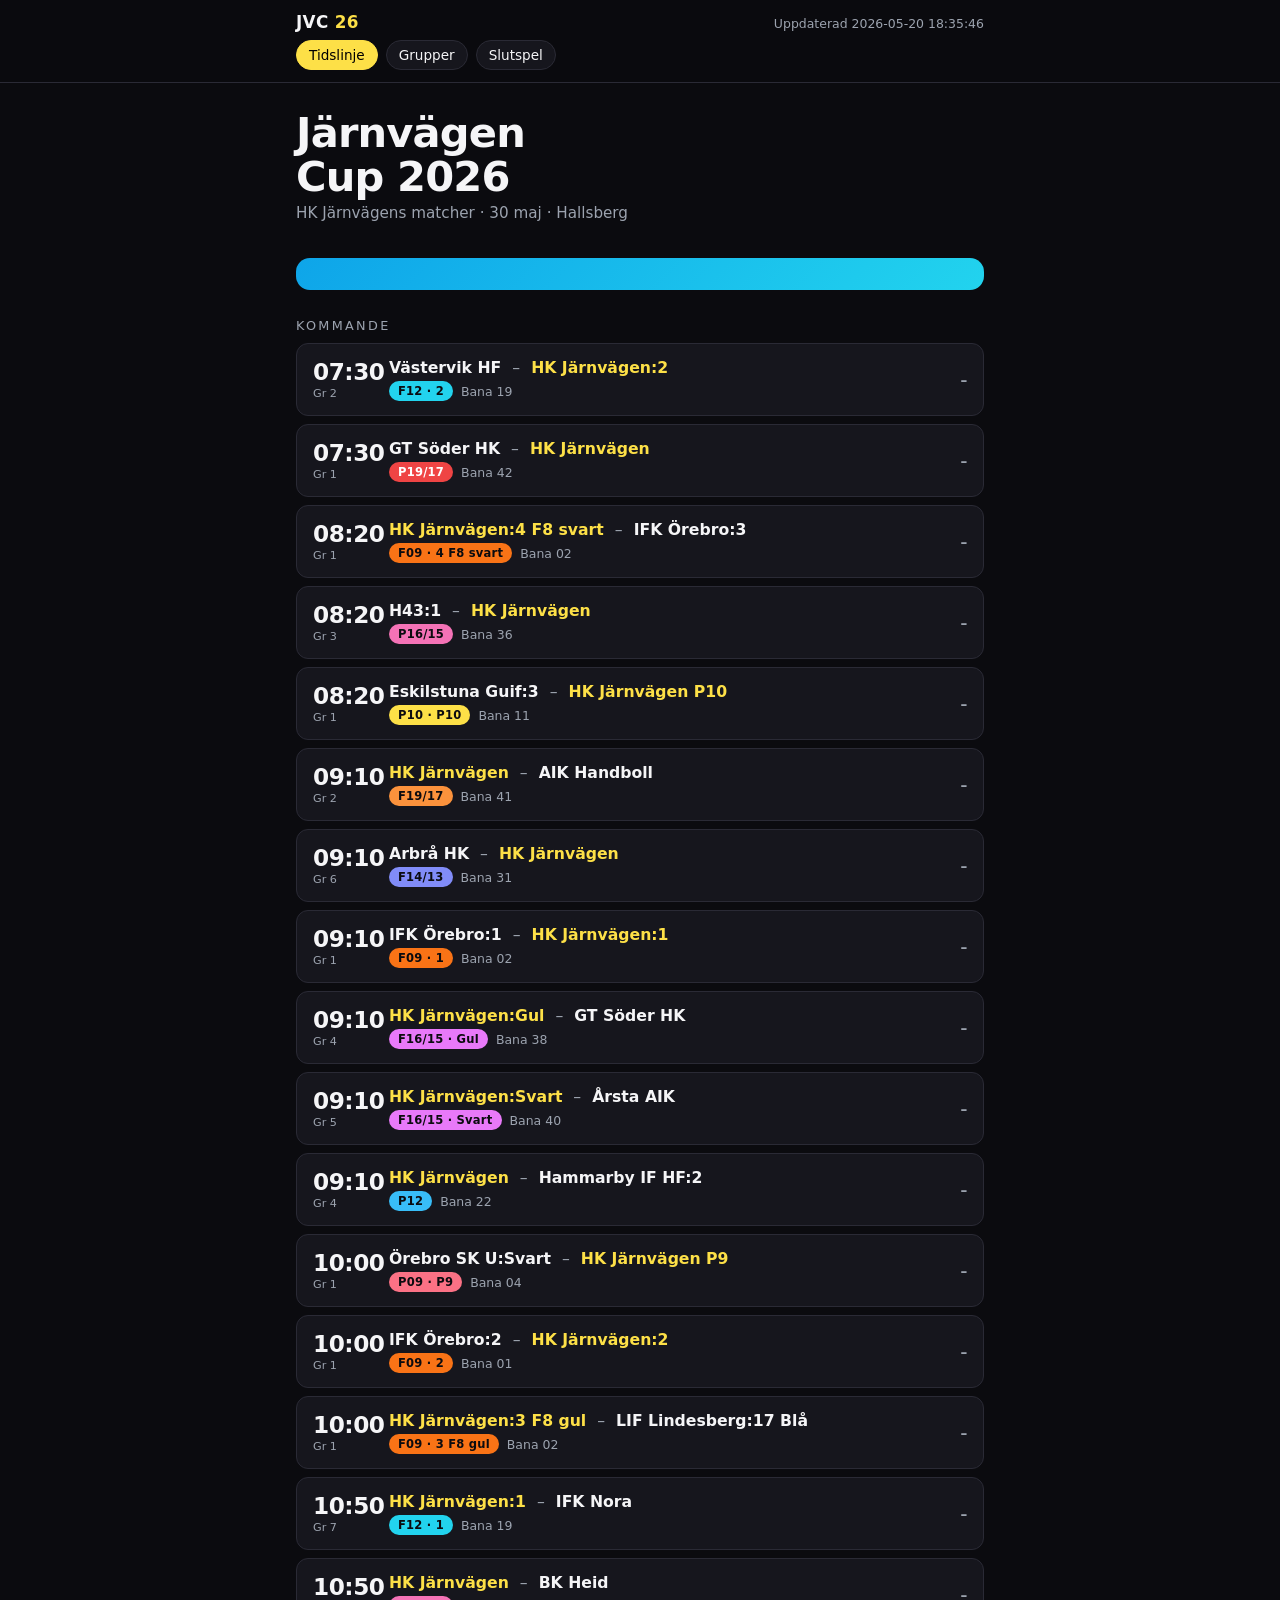
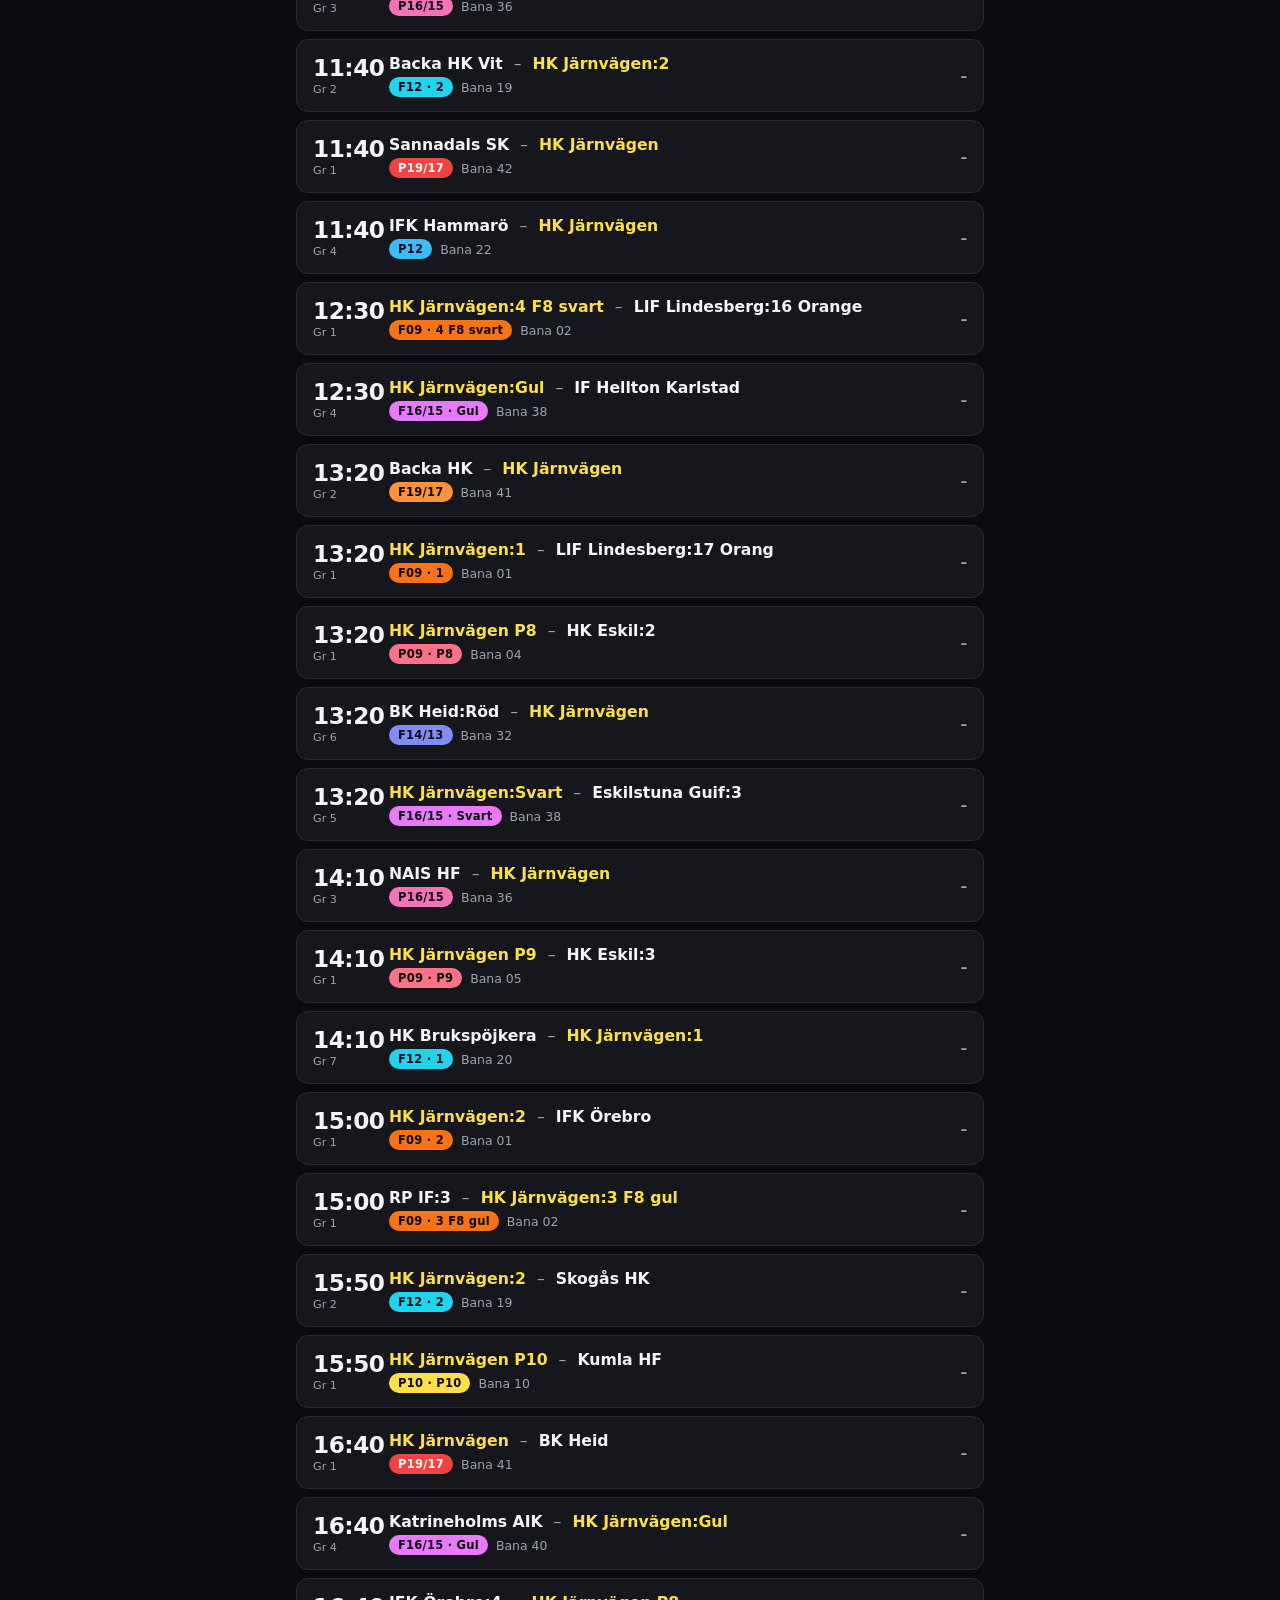
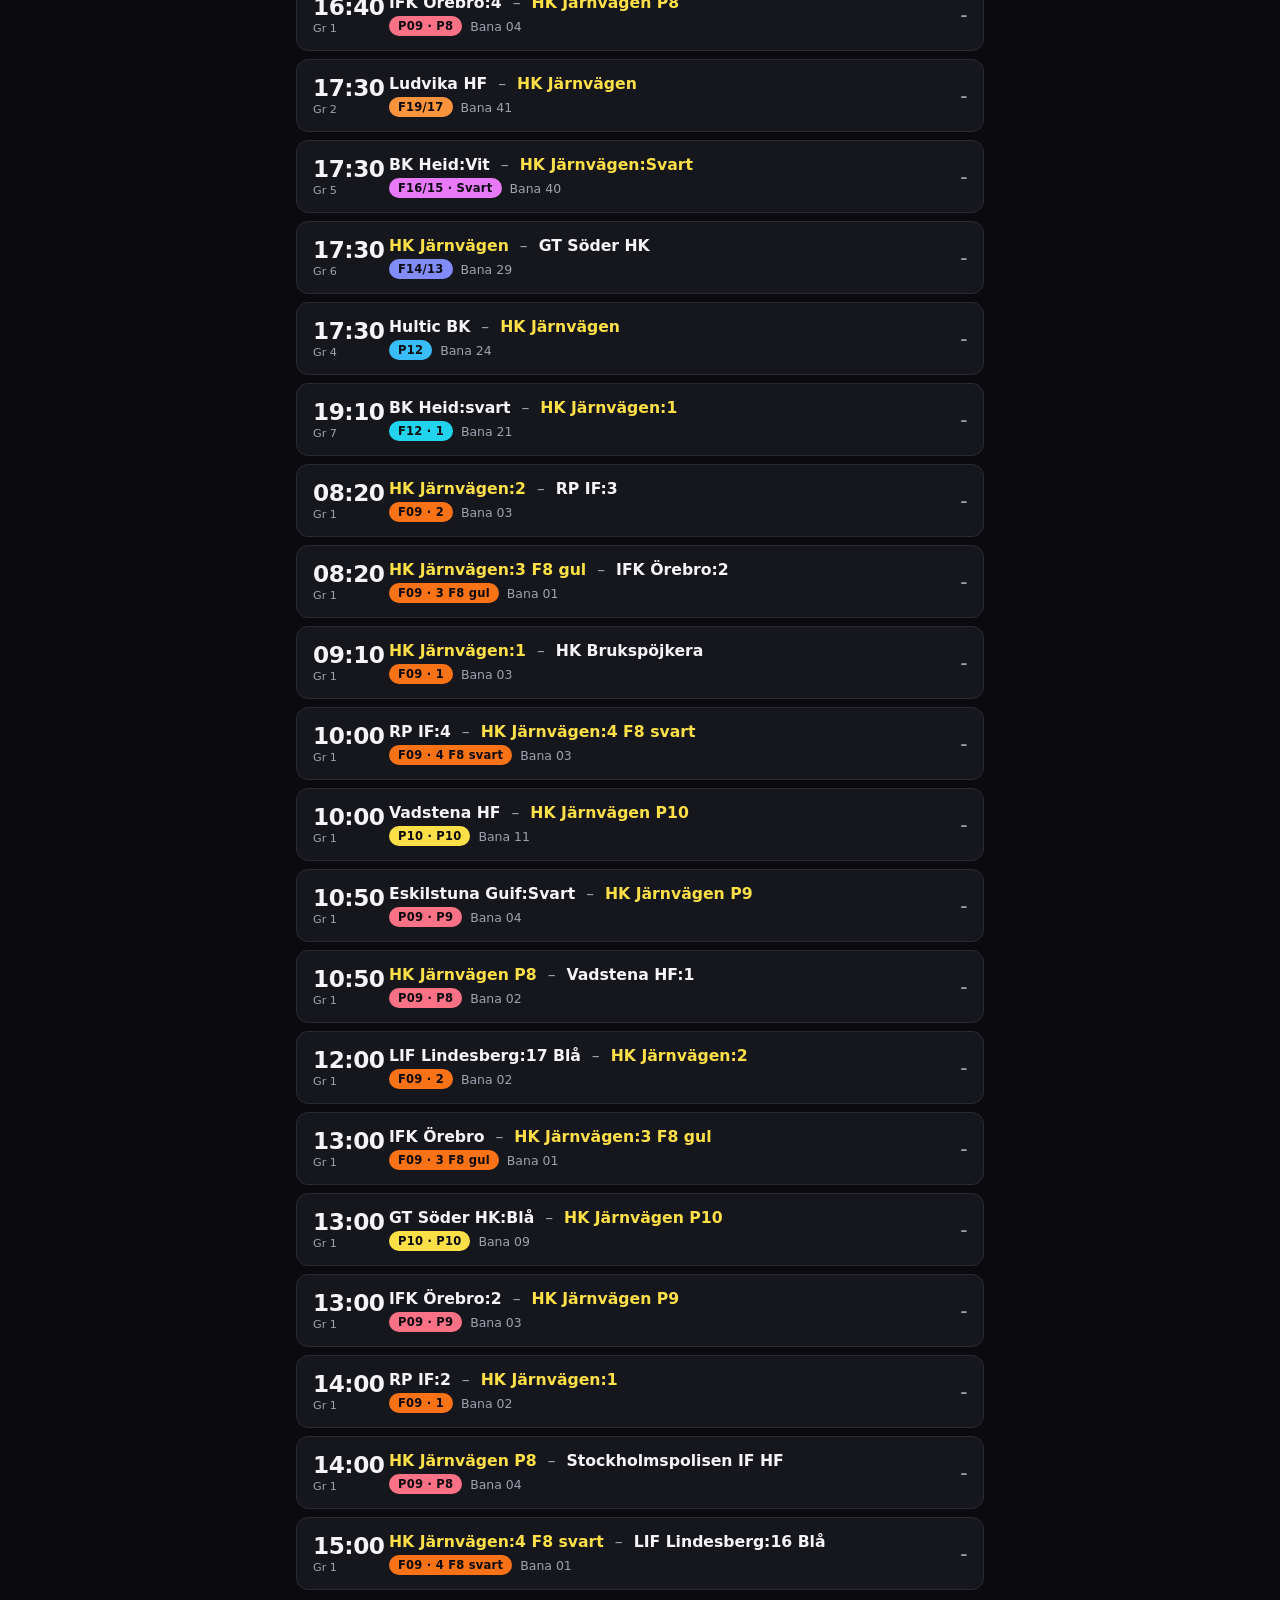
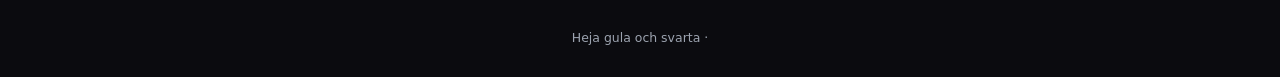
==== site/index.html @ 3097662a "Initial JVC 2026 cup tracker - Python scraper for procup.se (ev=39543) filtering HK Järnvägen matche" ====
<!doctype html>
<html lang="sv">
<head>
  <meta charset="utf-8">
  <meta name="viewport" content="width=device-width, initial-scale=1, maximum-scale=1, viewport-fit=cover">
  <meta name="theme-color" content="#0b0b0f">
  <title>JVC 2026 · HK Järnvägens matcher</title>
  <link rel="stylesheet" href="styles.css">
</head>
<body>
  <header class="header">
    <div class="container">
      <div class="header-inner">
        <div class="brand">JVC <span class="accent">26</span></div>
        <div class="updated" id="updated">Laddar…</div>
      </div>
      <nav class="nav">
        <a href="index.html" class="active">Tidslinje</a>
        <a href="grupper.html">Grupper</a>
        <a href="slutspel.html">Slutspel</a>
      </nav>
    </div>
  </header>

  <main class="container">
    <section class="hero">
      <h1>Järnvägen<br>Cup 2026</h1>
      <div class="sub">HK Järnvägens matcher · 30 maj · Hallsberg</div>
    </section>

    <div class="next-banner" id="next-banner"></div>

    <div id="timeline"></div>
  </main>

  <footer class="footer">
    <div class="container">Heja gula och svarta · <span id="updated-footer"></span></div>
  </footer>

  <script src="teams.js"></script>
  <script src="app.js"></script>
  <script>JVC.bootTimeline();</script>
</body>
</html>
---- site/styles.css ----
:root {
  --bg: #0b0b0f;
  --bg-card: #16161d;
  --bg-card-hover: #1d1d27;
  --border: #2a2a35;
  --text: #f5f5f7;
  --text-dim: #9ca3af;
  --accent: #fde047;
  --live: #ef4444;
  --next: #22d3ee;
}

* { box-sizing: border-box; }
html, body { background: var(--bg); color: var(--text); margin: 0; padding: 0; font-family: -apple-system, BlinkMacSystemFont, "Segoe UI", Inter, system-ui, sans-serif; -webkit-font-smoothing: antialiased; }
a { color: inherit; text-decoration: none; }

.container { max-width: 720px; margin: 0 auto; padding: 0 16px; }

.header {
  position: sticky; top: 0; z-index: 10;
  background: rgba(11, 11, 15, 0.85);
  backdrop-filter: blur(12px);
  border-bottom: 1px solid var(--border);
  padding: 12px 0;
}
.header-inner { display: flex; justify-content: space-between; align-items: baseline; gap: 12px; }
.brand { font-weight: 800; font-size: 1.05rem; letter-spacing: 0.02em; }
.brand .accent { color: var(--accent); }
.updated { font-size: 0.78rem; color: var(--text-dim); }
.nav { display: flex; gap: 8px; padding: 8px 0 0; overflow-x: auto; }
.nav a { padding: 6px 12px; border-radius: 999px; background: var(--bg-card); border: 1px solid var(--border); font-size: 0.85rem; white-space: nowrap; }
.nav a.active { background: var(--accent); color: #000; border-color: var(--accent); }

.hero { padding: 28px 0 20px; }
.hero h1 { font-size: 2.6rem; line-height: 1.05; margin: 0 0 6px; letter-spacing: -0.02em; font-weight: 900; }
.hero .sub { color: var(--text-dim); font-size: 0.95rem; }

.next-banner {
  background: linear-gradient(135deg, #0ea5e9, #22d3ee);
  color: #001a23;
  padding: 16px;
  border-radius: 14px;
  margin: 16px 0 24px;
  font-weight: 600;
  display: flex; flex-direction: column; gap: 4px;
}
.next-banner .label { font-size: 0.72rem; text-transform: uppercase; letter-spacing: 0.18em; opacity: 0.85; }
.next-banner .who { font-size: 1.4rem; font-weight: 800; }
.next-banner .when { font-size: 0.95rem; }
.next-banner .where { font-size: 0.85rem; opacity: 0.85; }

.section-title { font-size: 0.8rem; text-transform: uppercase; letter-spacing: 0.18em; color: var(--text-dim); margin: 28px 0 10px; }

.match {
  background: var(--bg-card);
  border: 1px solid var(--border);
  border-radius: 12px;
  padding: 14px 16px;
  margin: 8px 0;
  display: grid;
  grid-template-columns: 64px 1fr auto;
  gap: 12px;
  align-items: center;
  transition: background 0.15s ease;
}
.match:hover { background: var(--bg-card-hover); }
.match.is-live { border-color: var(--live); box-shadow: 0 0 0 1px var(--live), 0 6px 24px -8px rgba(239, 68, 68, 0.4); }
.match.is-next { border-color: var(--next); }
.match.is-done { opacity: 0.85; }

.tid { font-size: 1.45rem; font-weight: 800; letter-spacing: -0.02em; line-height: 1; }
.tid-sub { font-size: 0.7rem; color: var(--text-dim); margin-top: 4px; }

.meta { display: flex; flex-direction: column; gap: 4px; min-width: 0; }
.teams { font-size: 0.98rem; font-weight: 600; overflow: hidden; text-overflow: ellipsis; }
.teams .home, .teams .away { display: inline; }
.teams .vs { color: var(--text-dim); margin: 0 6px; font-weight: 400; }
.teams .hk { color: var(--accent); }
.row2 { display: flex; gap: 8px; align-items: center; font-size: 0.78rem; color: var(--text-dim); flex-wrap: wrap; }

.badge { padding: 3px 9px; border-radius: 999px; font-weight: 700; font-size: 0.72rem; letter-spacing: 0.02em; white-space: nowrap; }
.badge.live { background: var(--live); color: #fff; animation: pulse 1.4s ease-in-out infinite; }
.badge.next { background: var(--next); color: #001a23; }
.badge.done { background: #374151; color: #d1d5db; }

.score { font-size: 1.35rem; font-weight: 800; letter-spacing: -0.02em; min-width: 56px; text-align: right; }
.score.win { color: #22c55e; }
.score.loss { color: #ef4444; }
.score.draw { color: var(--accent); }
.score.pending { color: var(--text-dim); font-weight: 600; font-size: 0.85rem; }

.divider {
  text-align: center;
  position: relative;
  margin: 24px 0 16px;
  font-size: 0.7rem;
  color: var(--text-dim);
  text-transform: uppercase;
  letter-spacing: 0.2em;
}
.divider::before, .divider::after {
  content: ""; position: absolute; top: 50%;
  width: calc(50% - 80px); height: 1px; background: var(--border);
}
.divider::before { left: 0; }
.divider::after { right: 0; }
.divider .now-pulse { display: inline-block; width: 8px; height: 8px; background: var(--live); border-radius: 50%; margin-right: 8px; animation: pulse 1.4s ease-in-out infinite; vertical-align: middle; }

.empty { text-align: center; color: var(--text-dim); padding: 40px 0; font-size: 0.95rem; }

.footer { padding: 32px 0; text-align: center; color: var(--text-dim); font-size: 0.78rem; }

.standings { background: var(--bg-card); border: 1px solid var(--border); border-radius: 12px; padding: 14px; margin: 10px 0; overflow-x: auto; }
.standings h3 { margin: 0 0 10px; font-size: 1rem; }
.standings table { width: 100%; border-collapse: collapse; font-size: 0.88rem; }
.standings th, .standings td { padding: 8px 6px; text-align: right; border-bottom: 1px solid var(--border); }
.standings th:first-child, .standings td:first-child { text-align: left; }
.standings tr.is-hk td { color: var(--accent); font-weight: 700; }

@keyframes pulse {
  0%, 100% { opacity: 1; transform: scale(1); }
  50% { opacity: 0.5; transform: scale(0.92); }
}

@media (max-width: 480px) {
  .hero h1 { font-size: 2.1rem; }
  .match { grid-template-columns: 54px 1fr auto; padding: 12px 14px; gap: 10px; }
  .tid { font-size: 1.25rem; }
  .score { font-size: 1.15rem; min-width: 48px; }
}
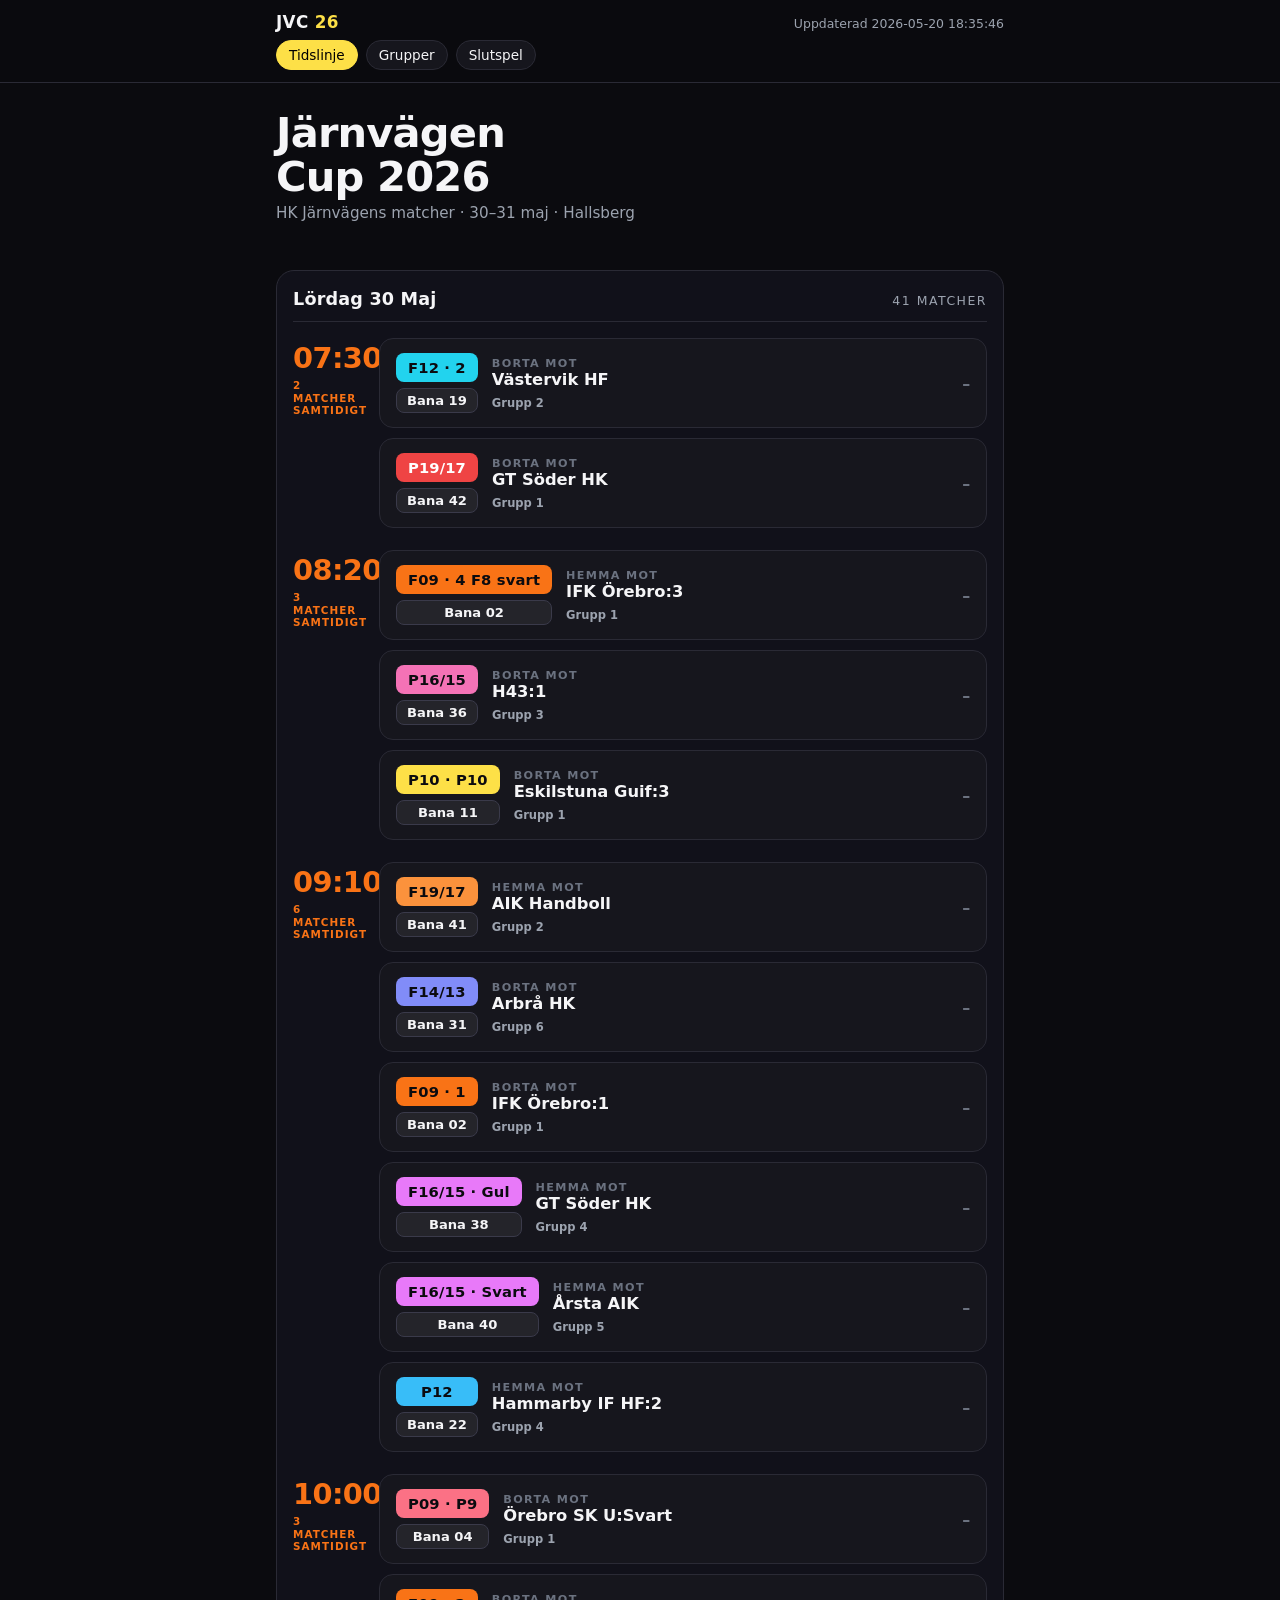
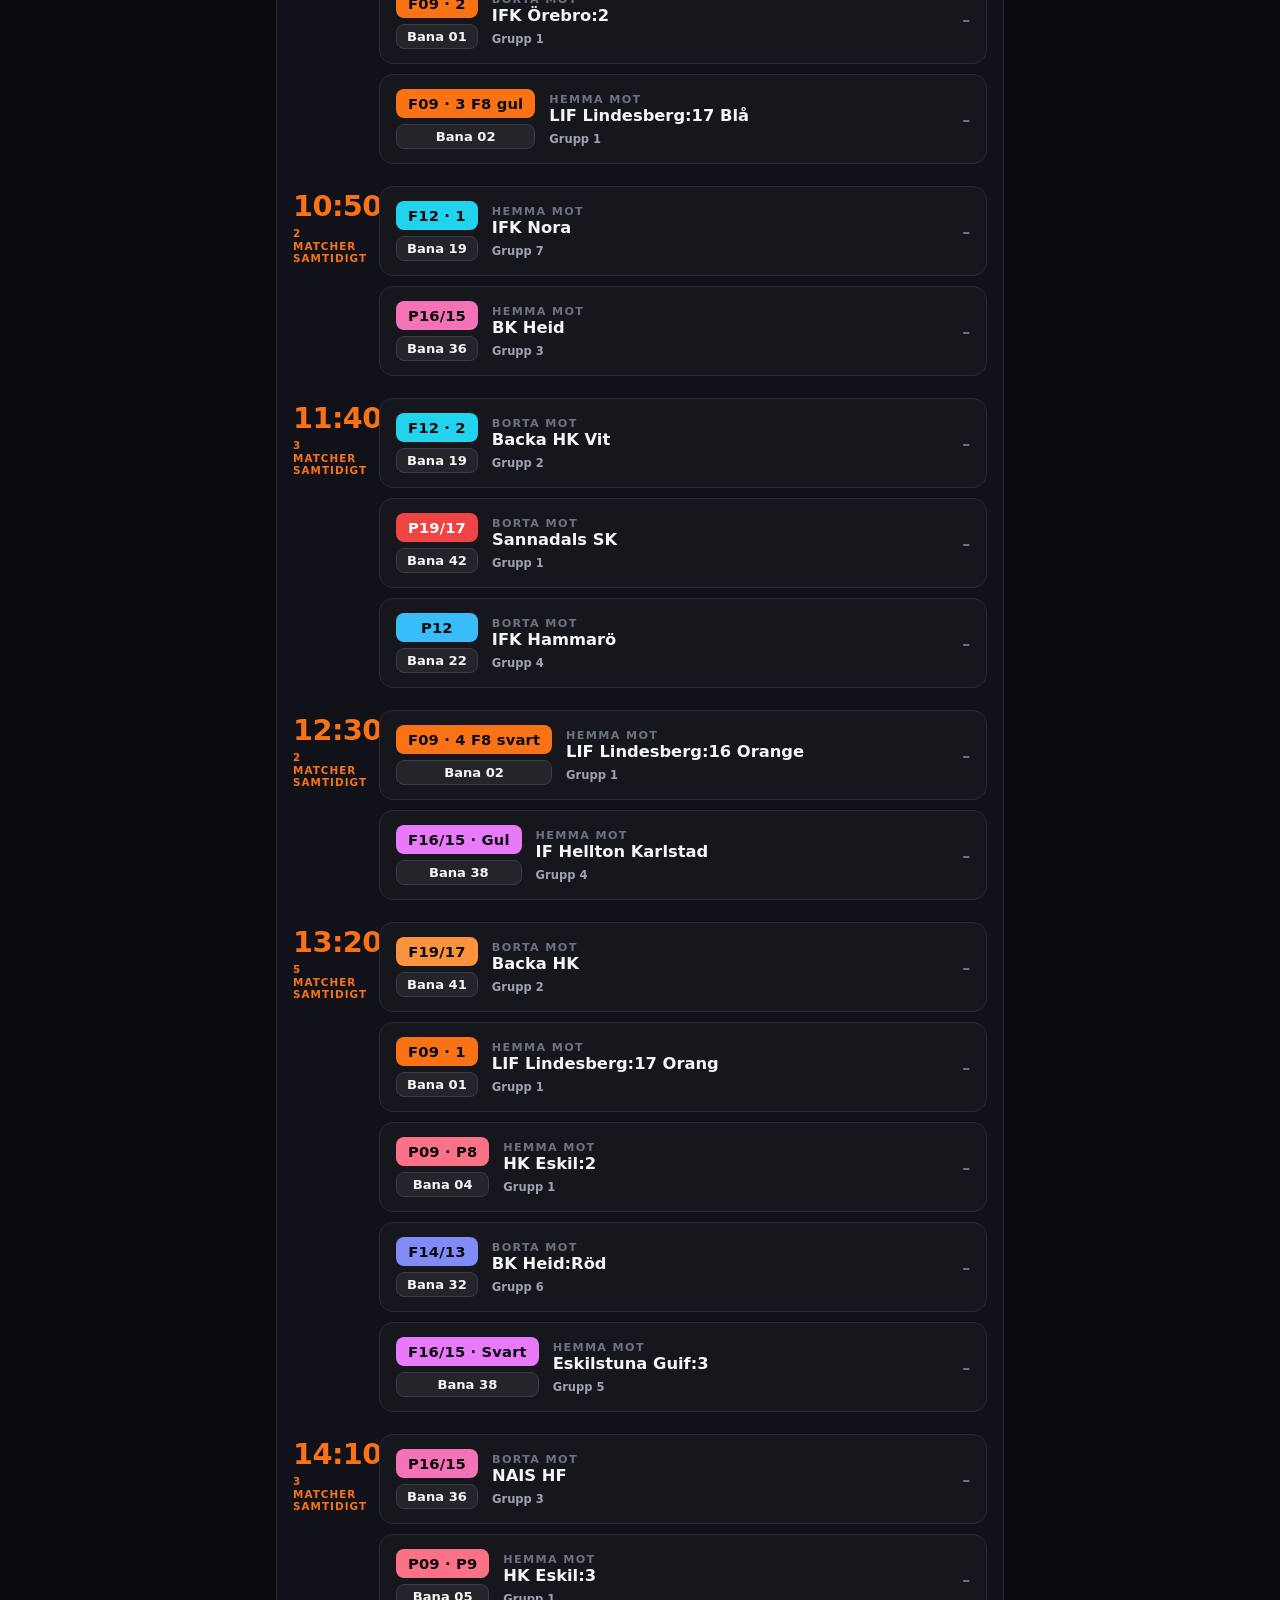
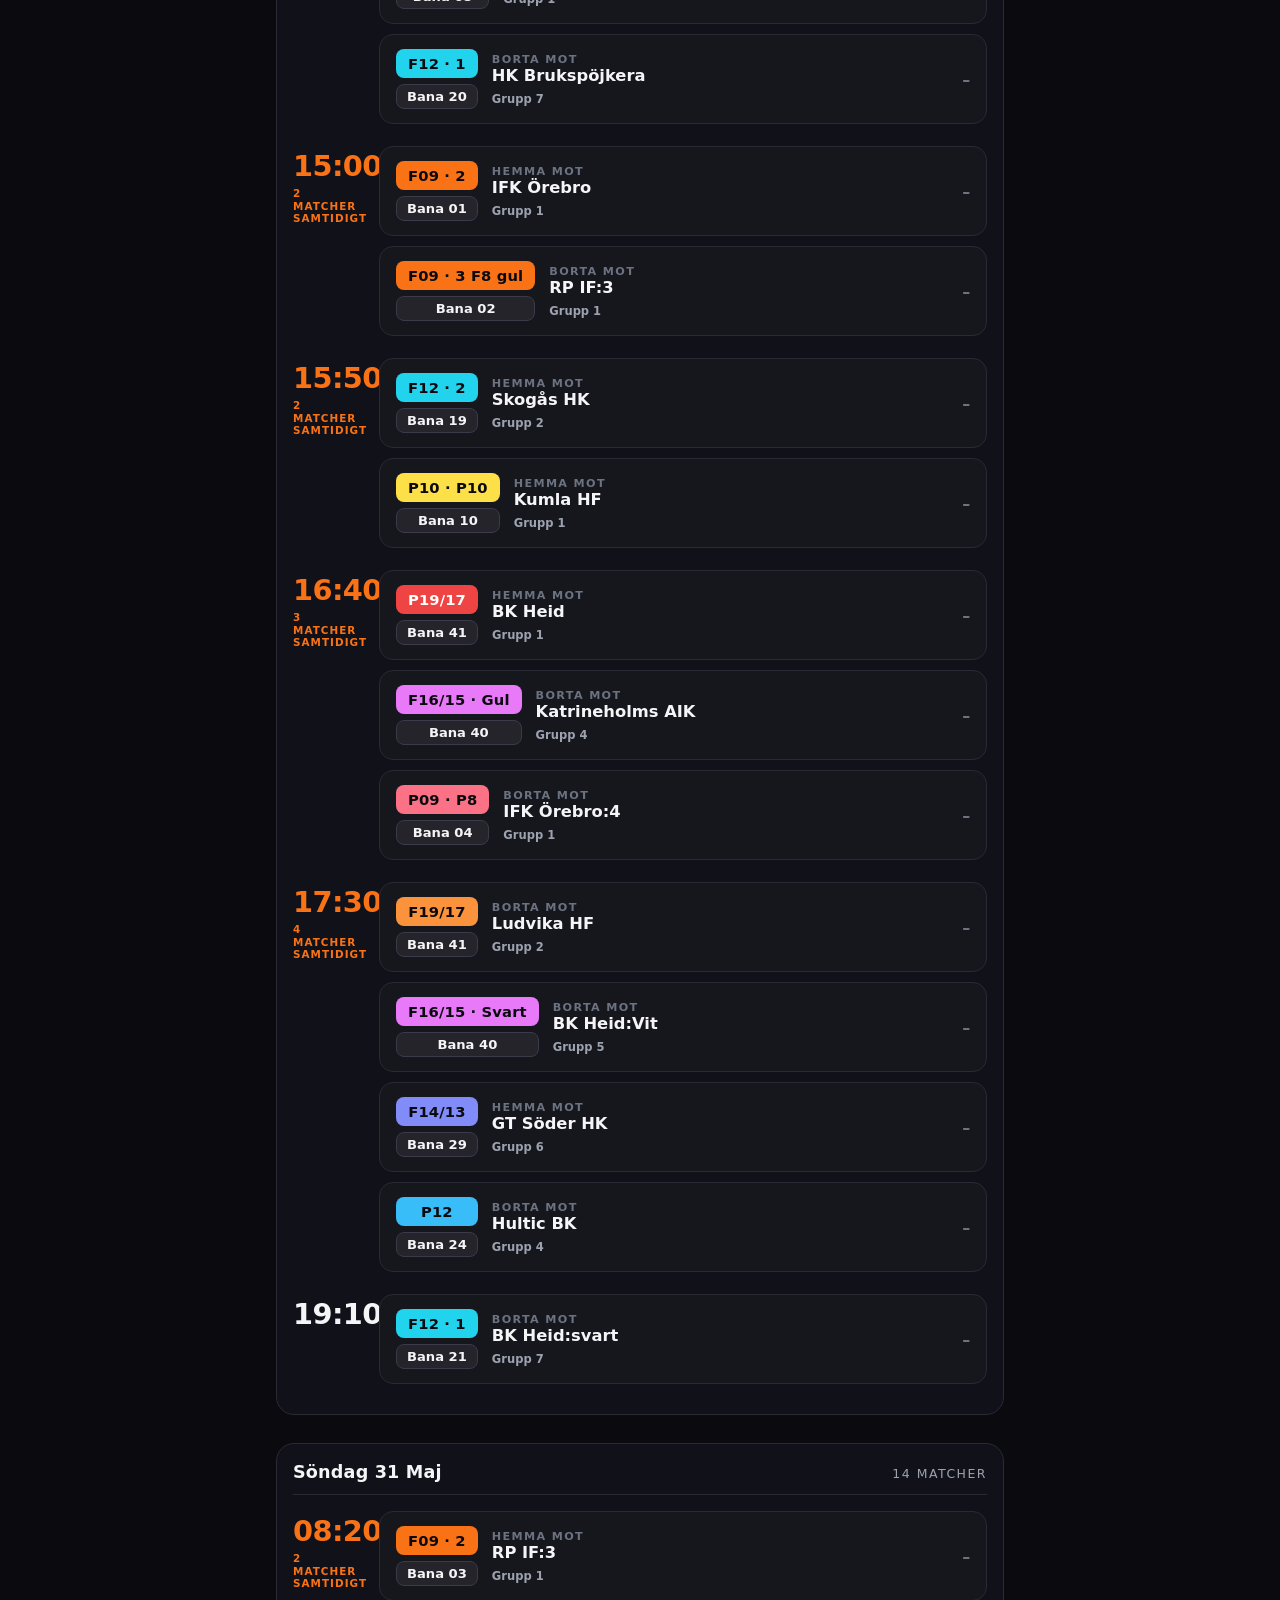
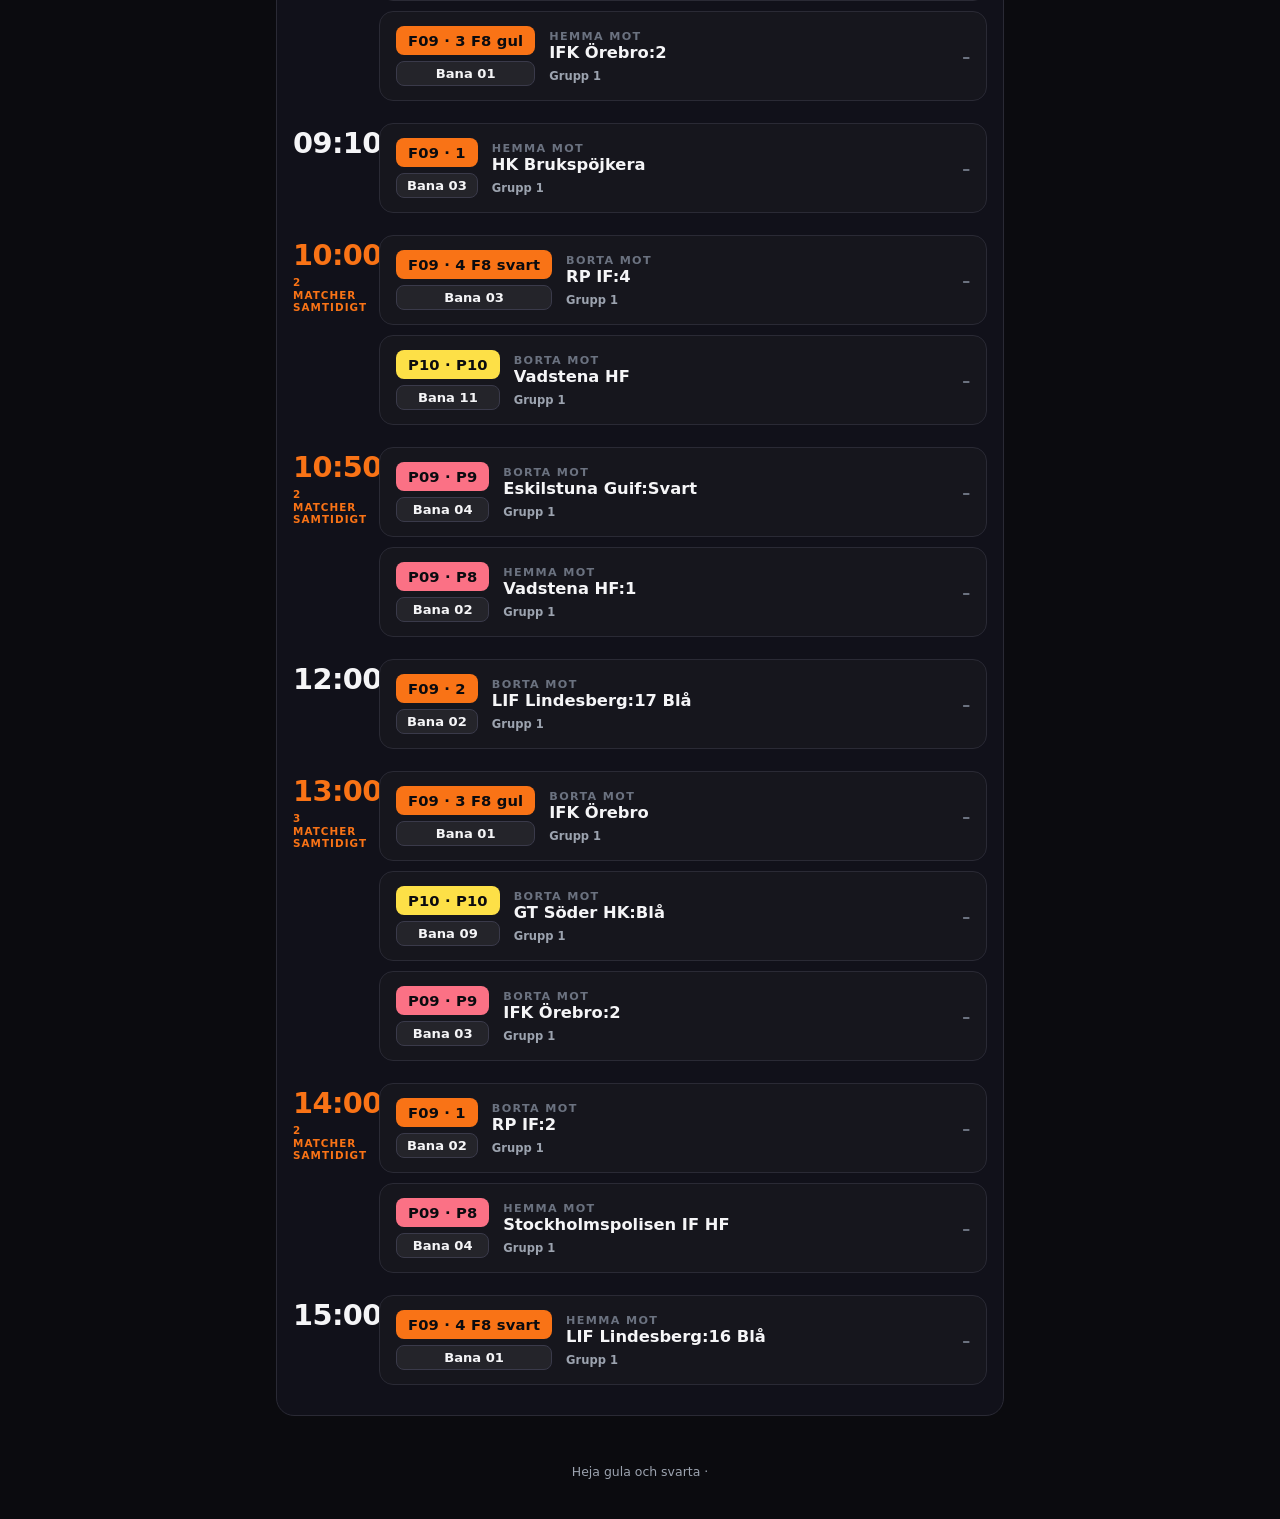
==== commit f47f5f82: "Redesign timeline: group by day + time slot, prominent team/bana - Two-day cup confirmed (May 30-31)" ====
--- a/site/index.html
+++ b/site/index.html
@@ -25,7 +25,7 @@
   <main class="container">
     <section class="hero">
       <h1>Järnvägen<br>Cup 2026</h1>
-      <div class="sub">HK Järnvägens matcher · 30 maj · Hallsberg</div>
+      <div class="sub">HK Järnvägens matcher · 30–31 maj · Hallsberg</div>
     </section>
 
     <div class="next-banner" id="next-banner"></div>
--- a/site/styles.css
+++ b/site/styles.css
@@ -2,19 +2,23 @@
   --bg: #0b0b0f;
   --bg-card: #16161d;
   --bg-card-hover: #1d1d27;
+  --bg-day: #11111a;
   --border: #2a2a35;
+  --border-strong: #3a3a4a;
   --text: #f5f5f7;
   --text-dim: #9ca3af;
+  --text-very-dim: #6b7280;
   --accent: #fde047;
   --live: #ef4444;
   --next: #22d3ee;
+  --clash: #f97316;
 }
 
 * { box-sizing: border-box; }
 html, body { background: var(--bg); color: var(--text); margin: 0; padding: 0; font-family: -apple-system, BlinkMacSystemFont, "Segoe UI", Inter, system-ui, sans-serif; -webkit-font-smoothing: antialiased; }
 a { color: inherit; text-decoration: none; }
 
-.container { max-width: 720px; margin: 0 auto; padding: 0 16px; }
+.container { max-width: 760px; margin: 0 auto; padding: 0 16px; }
 
 .header {
   position: sticky; top: 0; z-index: 10;
@@ -38,47 +42,110 @@
 .next-banner {
   background: linear-gradient(135deg, #0ea5e9, #22d3ee);
   color: #001a23;
-  padding: 16px;
-  border-radius: 14px;
-  margin: 16px 0 24px;
+  padding: 18px;
+  border-radius: 16px;
+  margin: 16px 0 32px;
   font-weight: 600;
   display: flex; flex-direction: column; gap: 4px;
 }
+.next-banner:empty { display: none; }
 .next-banner .label { font-size: 0.72rem; text-transform: uppercase; letter-spacing: 0.18em; opacity: 0.85; }
-.next-banner .who { font-size: 1.4rem; font-weight: 800; }
-.next-banner .when { font-size: 0.95rem; }
-.next-banner .where { font-size: 0.85rem; opacity: 0.85; }
+.next-banner .who { font-size: 1.45rem; font-weight: 800; line-height: 1.2; }
+.next-banner .when { font-size: 1rem; opacity: 0.95; }
+.next-banner .where { font-size: 0.95rem; opacity: 0.85; font-weight: 700; }
 
-.section-title { font-size: 0.8rem; text-transform: uppercase; letter-spacing: 0.18em; color: var(--text-dim); margin: 28px 0 10px; }
+/* DAG-SEKTION */
+.day-section {
+  margin: 28px 0 8px;
+  padding: 18px 16px 8px;
+  border: 1px solid var(--border);
+  border-radius: 18px;
+  background: var(--bg-day);
+}
+.day-section.live-section {
+  border-color: var(--live);
+  box-shadow: 0 0 0 1px var(--live) inset, 0 8px 32px -10px rgba(239, 68, 68, 0.35);
+  background: linear-gradient(180deg, rgba(239, 68, 68, 0.12), var(--bg-day) 40%);
+}
+.day-section.done-day { opacity: 0.7; }
 
+.day-header {
+  display: flex; justify-content: space-between; align-items: baseline;
+  border-bottom: 1px solid var(--border);
+  padding-bottom: 12px;
+  margin-bottom: 16px;
+}
+.day-header.live .day-name { color: var(--live); }
+.day-name { font-size: 1.1rem; font-weight: 800; letter-spacing: 0.01em; text-transform: capitalize; }
+.day-count { font-size: 0.78rem; color: var(--text-dim); text-transform: uppercase; letter-spacing: 0.12em; }
+
+/* TIDSLOT (matcher som delar samma klockslag) */
+.time-slot {
+  display: grid;
+  grid-template-columns: 72px 1fr;
+  gap: 14px;
+  margin: 0 0 22px;
+  align-items: start;
+}
+.time-slot.is-clash .time-head { color: var(--clash); }
+.time-head { padding-top: 6px; position: sticky; top: 100px; }
+.time-big { font-size: 1.8rem; font-weight: 900; letter-spacing: -0.02em; line-height: 1; color: var(--text); }
+.time-slot.is-clash .time-big { color: var(--clash); }
+.clash-note {
+  font-size: 0.65rem; text-transform: uppercase; letter-spacing: 0.1em;
+  color: var(--clash); margin-top: 6px; font-weight: 700; line-height: 1.2;
+}
+.time-cards { display: flex; flex-direction: column; gap: 10px; min-width: 0; }
+
+/* MATCH-KORT */
 .match {
   background: var(--bg-card);
   border: 1px solid var(--border);
-  border-radius: 12px;
+  border-radius: 14px;
   padding: 14px 16px;
-  margin: 8px 0;
   display: grid;
-  grid-template-columns: 64px 1fr auto;
-  gap: 12px;
+  grid-template-columns: minmax(0, auto) minmax(0, 1fr) auto;
+  gap: 14px;
   align-items: center;
-  transition: background 0.15s ease;
+  transition: background 0.15s ease, border-color 0.15s ease;
+  position: relative;
 }
 .match:hover { background: var(--bg-card-hover); }
 .match.is-live { border-color: var(--live); box-shadow: 0 0 0 1px var(--live), 0 6px 24px -8px rgba(239, 68, 68, 0.4); }
-.match.is-next { border-color: var(--next); }
+.match.is-next { border-color: var(--next); box-shadow: 0 0 0 1px var(--next); }
 .match.is-done { opacity: 0.85; }
 
-.tid { font-size: 1.45rem; font-weight: 800; letter-spacing: -0.02em; line-height: 1; }
-.tid-sub { font-size: 0.7rem; color: var(--text-dim); margin-top: 4px; }
+.match-id { display: flex; flex-direction: column; gap: 6px; min-width: 0; }
+.team-pill {
+  padding: 6px 12px;
+  border-radius: 8px;
+  font-weight: 800;
+  font-size: 0.92rem;
+  letter-spacing: 0.01em;
+  white-space: nowrap;
+  text-align: center;
+  display: inline-block;
+}
+.bana-tag {
+  font-size: 0.82rem;
+  font-weight: 700;
+  color: var(--text);
+  padding: 4px 10px;
+  background: rgba(255, 255, 255, 0.06);
+  border: 1px solid var(--border-strong);
+  border-radius: 8px;
+  text-align: center;
+  white-space: nowrap;
+}
 
-.meta { display: flex; flex-direction: column; gap: 4px; min-width: 0; }
-.teams { font-size: 0.98rem; font-weight: 600; overflow: hidden; text-overflow: ellipsis; }
-.teams .home, .teams .away { display: inline; }
-.teams .vs { color: var(--text-dim); margin: 0 6px; font-weight: 400; }
-.teams .hk { color: var(--accent); }
-.row2 { display: flex; gap: 8px; align-items: center; font-size: 0.78rem; color: var(--text-dim); flex-wrap: wrap; }
+.meta { display: flex; flex-direction: column; gap: 6px; min-width: 0; }
+.vs-row { display: flex; flex-direction: column; min-width: 0; }
+.vs-prefix { font-size: 0.7rem; text-transform: uppercase; letter-spacing: 0.12em; color: var(--text-very-dim); font-weight: 700; }
+.opponent { font-size: 1.02rem; font-weight: 700; overflow: hidden; text-overflow: ellipsis; line-height: 1.25; }
+.sub-row { display: flex; gap: 8px; align-items: center; flex-wrap: wrap; }
+.grupp-tag { font-size: 0.72rem; color: var(--text-dim); font-weight: 600; }
 
-.badge { padding: 3px 9px; border-radius: 999px; font-weight: 700; font-size: 0.72rem; letter-spacing: 0.02em; white-space: nowrap; }
+.badge { padding: 3px 9px; border-radius: 999px; font-weight: 700; font-size: 0.7rem; letter-spacing: 0.04em; white-space: nowrap; }
 .badge.live { background: var(--live); color: #fff; animation: pulse 1.4s ease-in-out infinite; }
 .badge.next { background: var(--next); color: #001a23; }
 .badge.done { background: #374151; color: #d1d5db; }
@@ -87,28 +154,13 @@
 .score.win { color: #22c55e; }
 .score.loss { color: #ef4444; }
 .score.draw { color: var(--accent); }
-.score.pending { color: var(--text-dim); font-weight: 600; font-size: 0.85rem; }
-
-.divider {
-  text-align: center;
-  position: relative;
-  margin: 24px 0 16px;
-  font-size: 0.7rem;
-  color: var(--text-dim);
-  text-transform: uppercase;
-  letter-spacing: 0.2em;
-}
-.divider::before, .divider::after {
-  content: ""; position: absolute; top: 50%;
-  width: calc(50% - 80px); height: 1px; background: var(--border);
-}
-.divider::before { left: 0; }
-.divider::after { right: 0; }
-.divider .now-pulse { display: inline-block; width: 8px; height: 8px; background: var(--live); border-radius: 50%; margin-right: 8px; animation: pulse 1.4s ease-in-out infinite; vertical-align: middle; }
+.score.pending { color: var(--text-very-dim); font-weight: 600; font-size: 1rem; }
 
 .empty { text-align: center; color: var(--text-dim); padding: 40px 0; font-size: 0.95rem; }
 
-.footer { padding: 32px 0; text-align: center; color: var(--text-dim); font-size: 0.78rem; }
+.footer { padding: 40px 0; text-align: center; color: var(--text-dim); font-size: 0.78rem; }
+
+.section-title { font-size: 0.8rem; text-transform: uppercase; letter-spacing: 0.18em; color: var(--text-dim); margin: 28px 0 10px; }
 
 .standings { background: var(--bg-card); border: 1px solid var(--border); border-radius: 12px; padding: 14px; margin: 10px 0; overflow-x: auto; }
 .standings h3 { margin: 0 0 10px; font-size: 1rem; }
@@ -119,12 +171,18 @@
 
 @keyframes pulse {
   0%, 100% { opacity: 1; transform: scale(1); }
-  50% { opacity: 0.5; transform: scale(0.92); }
+  50% { opacity: 0.55; transform: scale(0.94); }
 }
 
-@media (max-width: 480px) {
+@media (max-width: 540px) {
   .hero h1 { font-size: 2.1rem; }
-  .match { grid-template-columns: 54px 1fr auto; padding: 12px 14px; gap: 10px; }
-  .tid { font-size: 1.25rem; }
+  .day-section { padding: 14px 12px 4px; border-radius: 14px; }
+  .time-slot { grid-template-columns: 60px 1fr; gap: 10px; margin-bottom: 18px; }
+  .time-head { top: 96px; }
+  .time-big { font-size: 1.5rem; }
+  .match { grid-template-columns: minmax(0, auto) minmax(0, 1fr) auto; padding: 12px 14px; gap: 10px; }
+  .team-pill { font-size: 0.85rem; padding: 5px 10px; }
+  .bana-tag { font-size: 0.76rem; }
+  .opponent { font-size: 0.95rem; }
   .score { font-size: 1.15rem; min-width: 48px; }
 }
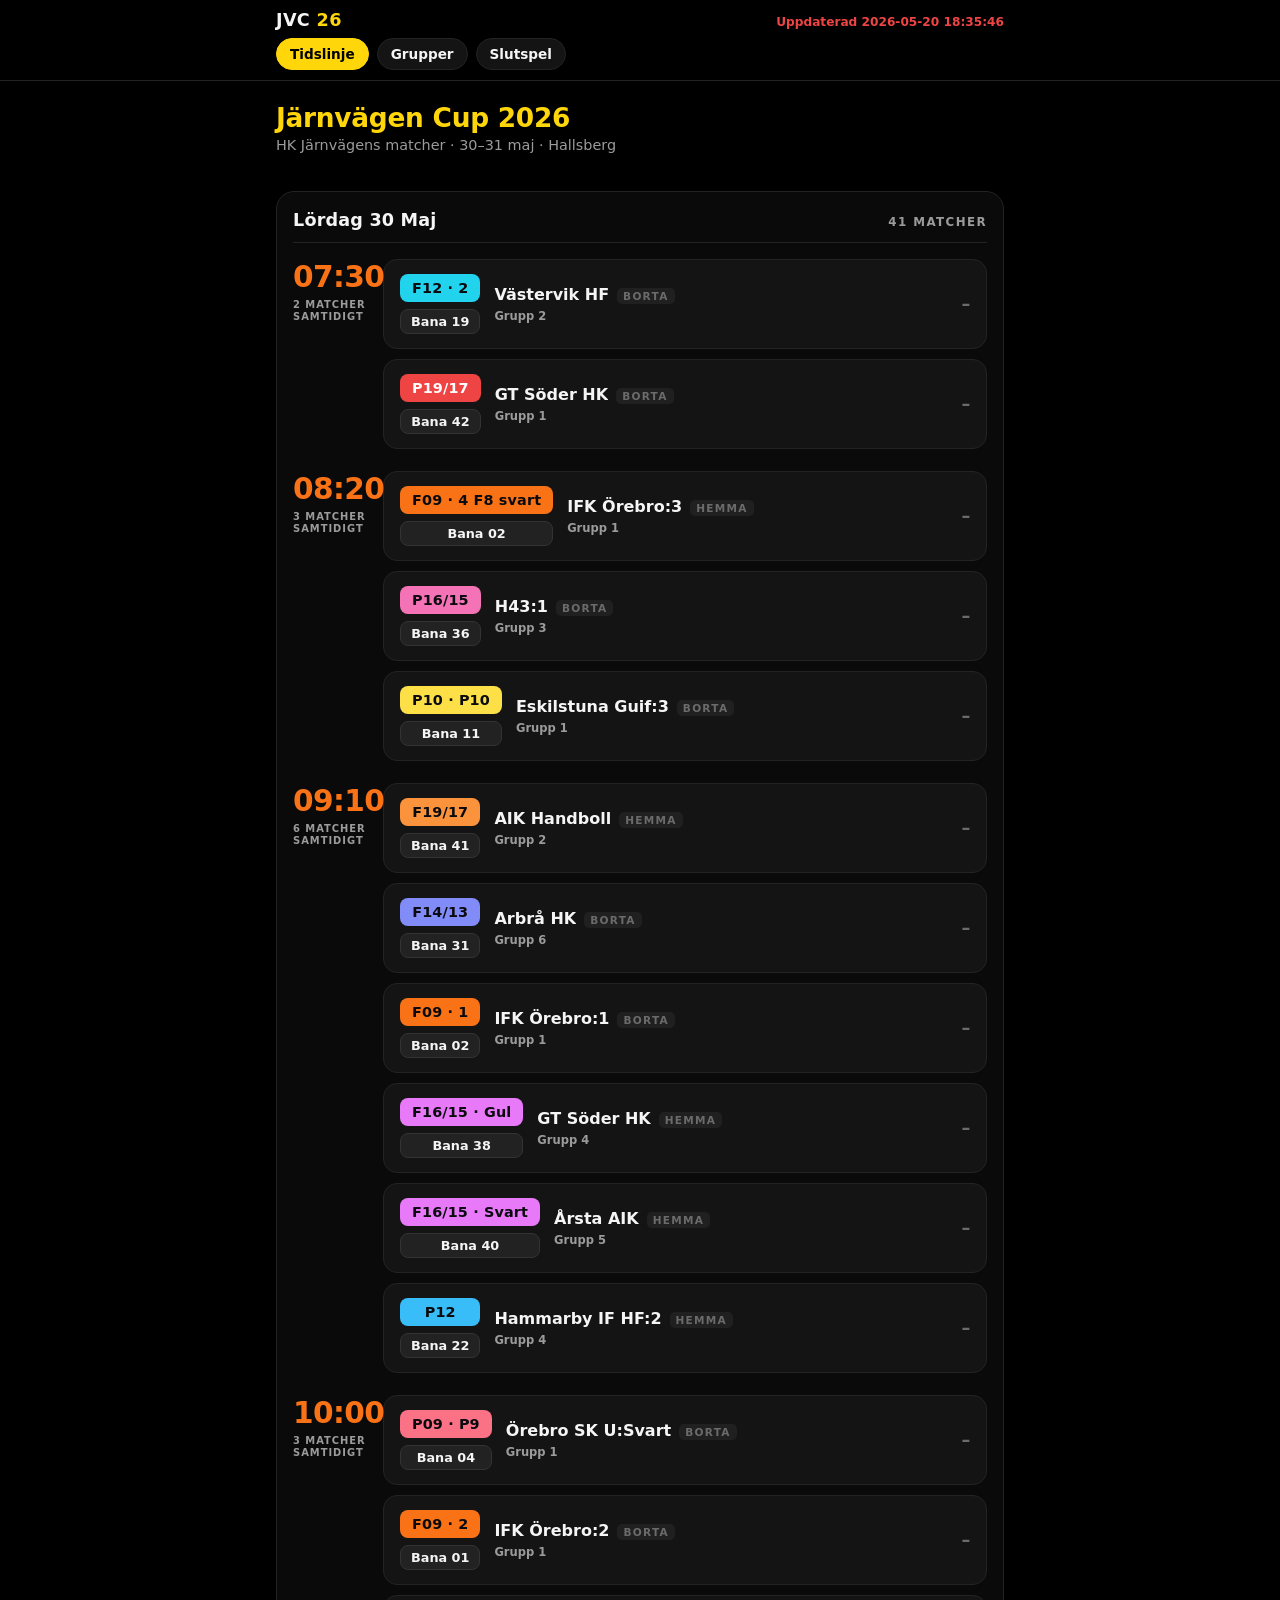
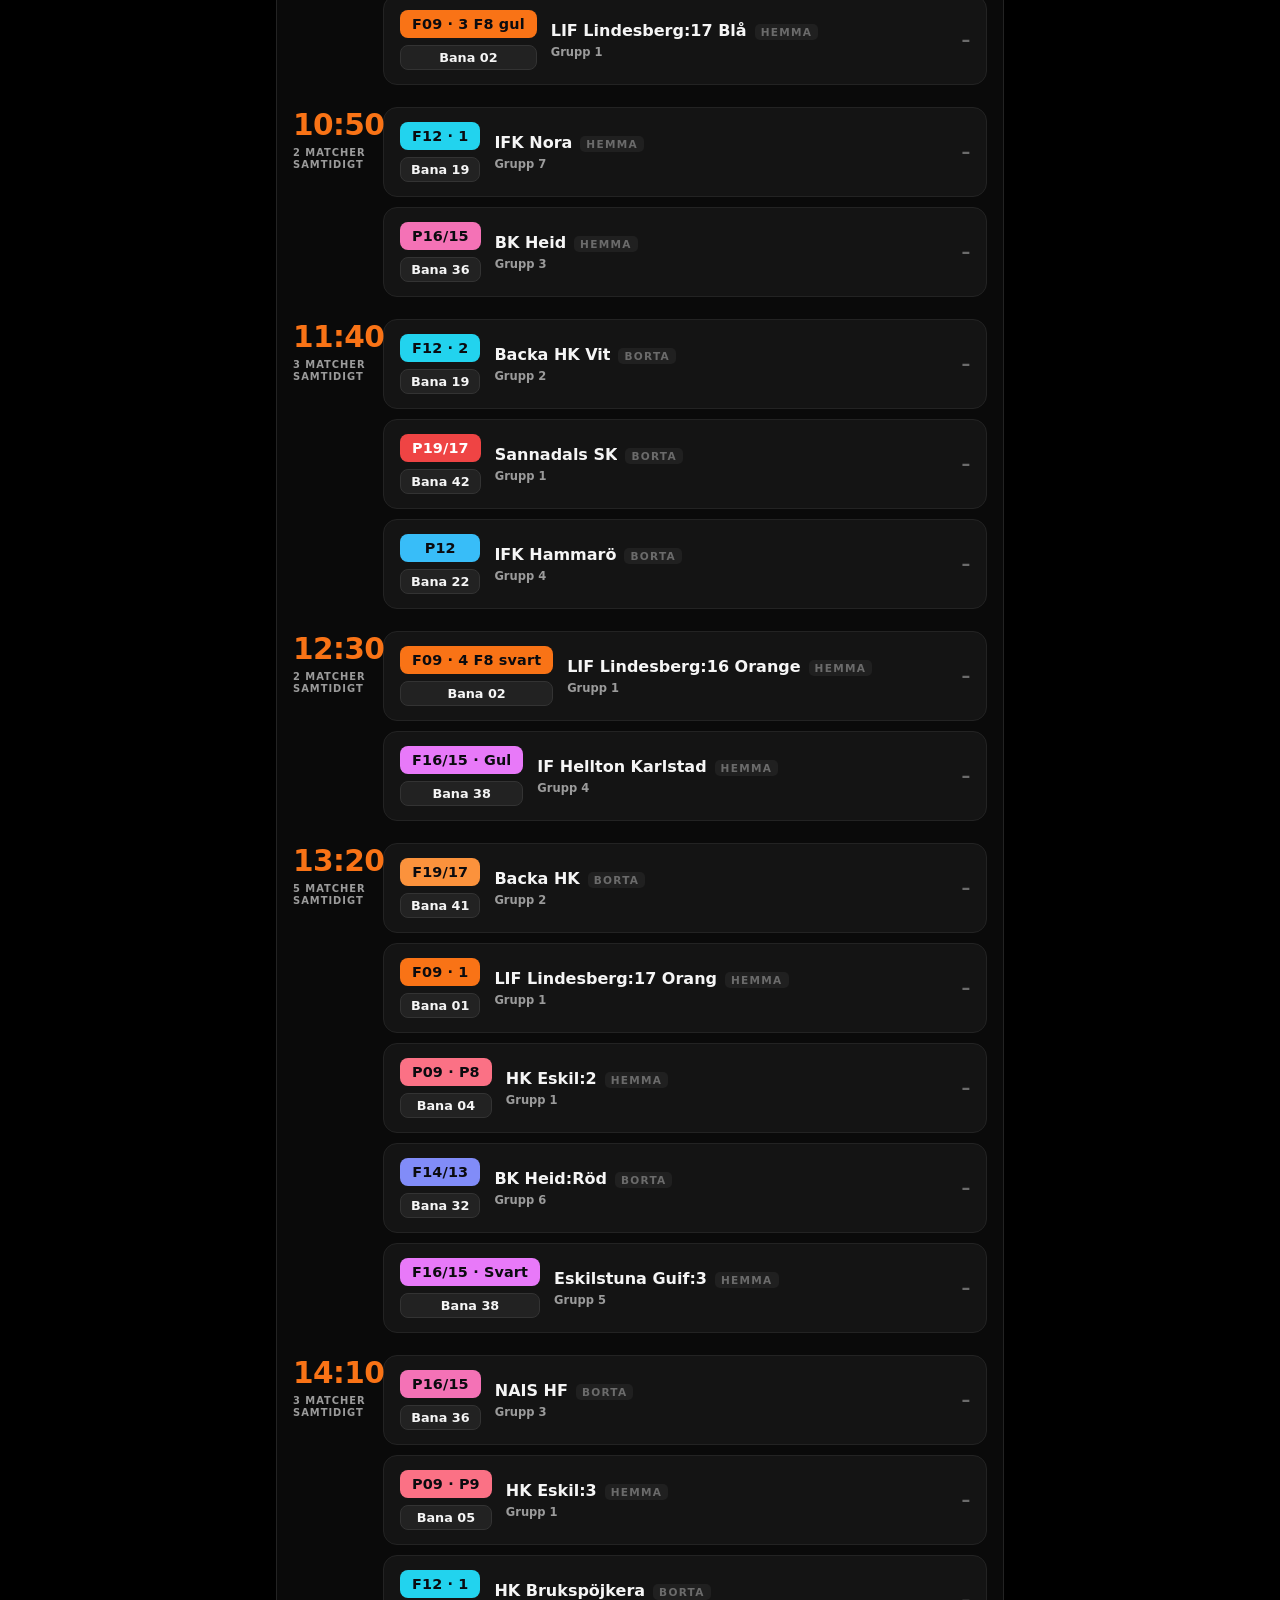
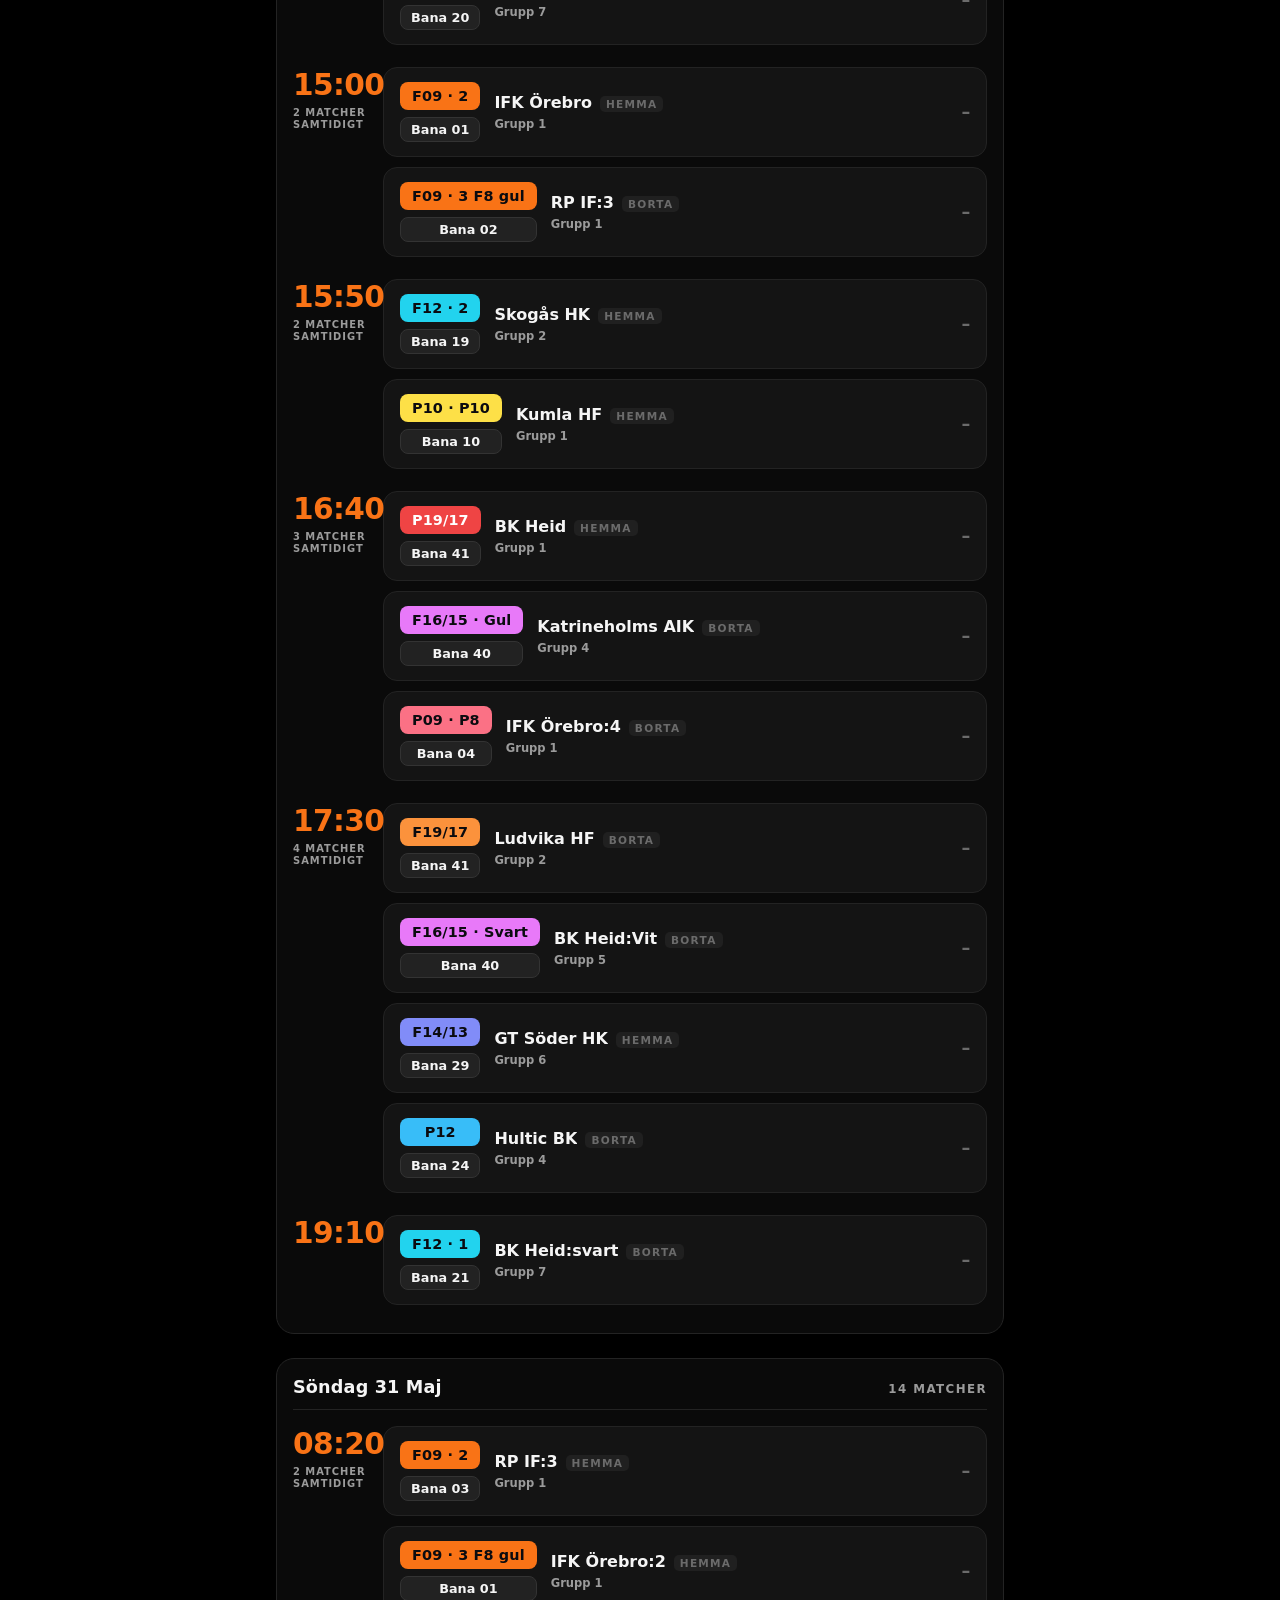
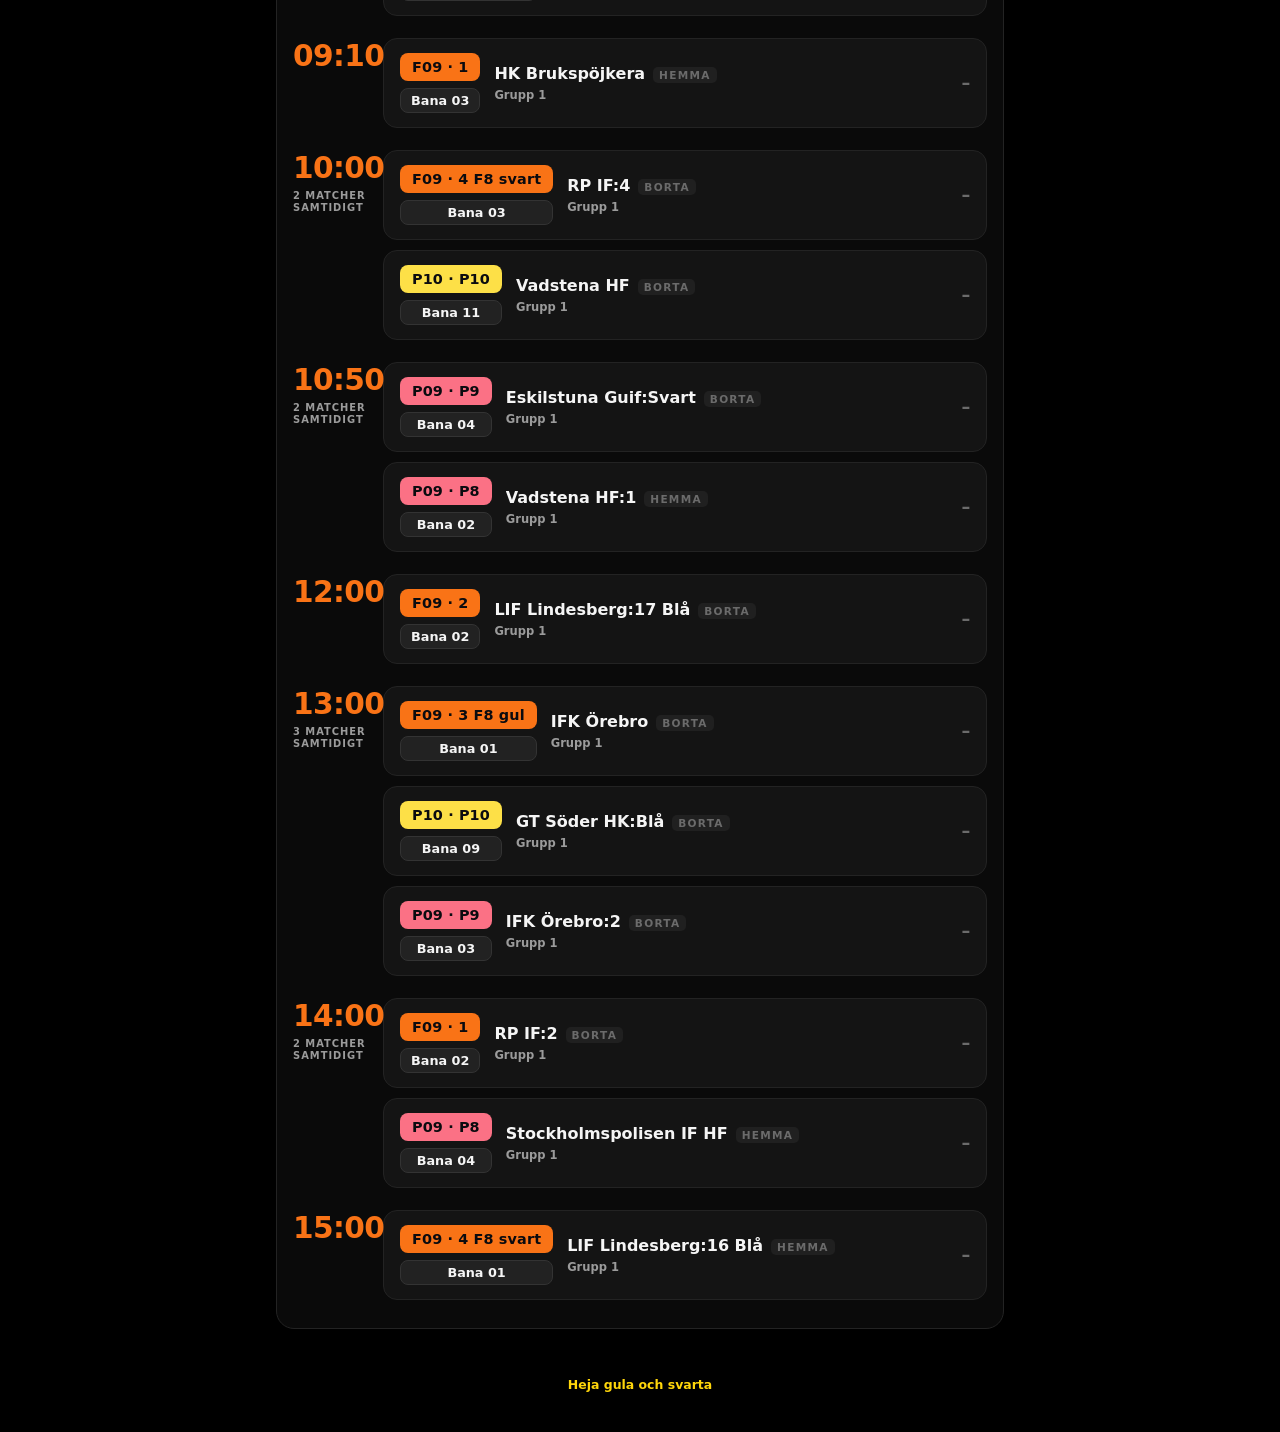
==== commit 41554815: "Yellow/black HKJ palette, tighter hero, mobile polish, UX cleanup Palette - Pure black background, c" ====
--- a/site/index.html
+++ b/site/index.html
@@ -24,7 +24,7 @@
 
   <main class="container">
     <section class="hero">
-      <h1>Järnvägen<br>Cup 2026</h1>
+      <h1><span class="yellow">Järnvägen Cup 2026</span></h1>
       <div class="sub">HK Järnvägens matcher · 30–31 maj · Hallsberg</div>
     </section>
 
@@ -34,7 +34,7 @@
   </main>
 
   <footer class="footer">
-    <div class="container">Heja gula och svarta · <span id="updated-footer"></span></div>
+    <div class="container"><span class="heja">Heja gula och svarta</span></div>
   </footer>
 
   <script src="teams.js"></script>
--- a/site/styles.css
+++ b/site/styles.css
@@ -1,63 +1,113 @@
 :root {
-  --bg: #0b0b0f;
-  --bg-card: #16161d;
-  --bg-card-hover: #1d1d27;
-  --bg-day: #11111a;
-  --border: #2a2a35;
-  --border-strong: #3a3a4a;
-  --text: #f5f5f7;
-  --text-dim: #9ca3af;
-  --text-very-dim: #6b7280;
-  --accent: #fde047;
+  --bg: #000000;
+  --bg-elevated: #0d0d0d;
+  --bg-card: #141414;
+  --bg-card-hover: #1c1c1c;
+  --bg-day: #0a0a0a;
+  --border: #232323;
+  --border-strong: #333333;
+  --text: #f5f5f5;
+  --text-dim: #9b9b9b;
+  --text-very-dim: #6b6b6b;
+
+  /* Klubbgul */
+  --hk-yellow: #ffd60a;
+  --hk-yellow-hover: #ffe14a;
+  --hk-yellow-dim: rgba(255, 214, 10, 0.18);
+
+  /* Status */
   --live: #ef4444;
-  --next: #22d3ee;
-  --clash: #f97316;
+  --time: #f97316; /* alltid orange */
+  --next: var(--hk-yellow);
 }
 
 * { box-sizing: border-box; }
-html, body { background: var(--bg); color: var(--text); margin: 0; padding: 0; font-family: -apple-system, BlinkMacSystemFont, "Segoe UI", Inter, system-ui, sans-serif; -webkit-font-smoothing: antialiased; }
+html, body {
+  background: var(--bg); color: var(--text);
+  margin: 0; padding: 0;
+  font-family: -apple-system, BlinkMacSystemFont, "Segoe UI", Inter, system-ui, sans-serif;
+  -webkit-font-smoothing: antialiased;
+  -webkit-tap-highlight-color: transparent;
+}
 a { color: inherit; text-decoration: none; }
 
 .container { max-width: 760px; margin: 0 auto; padding: 0 16px; }
 
+/* HEADER */
 .header {
-  position: sticky; top: 0; z-index: 10;
-  background: rgba(11, 11, 15, 0.85);
-  backdrop-filter: blur(12px);
+  position: sticky; top: 0; z-index: 20;
+  background: rgba(0, 0, 0, 0.92);
+  backdrop-filter: blur(14px);
+  -webkit-backdrop-filter: blur(14px);
   border-bottom: 1px solid var(--border);
-  padding: 12px 0;
+  padding: 10px 0;
 }
 .header-inner { display: flex; justify-content: space-between; align-items: baseline; gap: 12px; }
-.brand { font-weight: 800; font-size: 1.05rem; letter-spacing: 0.02em; }
-.brand .accent { color: var(--accent); }
-.updated { font-size: 0.78rem; color: var(--text-dim); }
-.nav { display: flex; gap: 8px; padding: 8px 0 0; overflow-x: auto; }
-.nav a { padding: 6px 12px; border-radius: 999px; background: var(--bg-card); border: 1px solid var(--border); font-size: 0.85rem; white-space: nowrap; }
-.nav a.active { background: var(--accent); color: #000; border-color: var(--accent); }
-
-.hero { padding: 28px 0 20px; }
-.hero h1 { font-size: 2.6rem; line-height: 1.05; margin: 0 0 6px; letter-spacing: -0.02em; font-weight: 900; }
-.hero .sub { color: var(--text-dim); font-size: 0.95rem; }
-
+.brand { font-weight: 900; font-size: 1.1rem; letter-spacing: 0.02em; }
+.brand .accent { color: var(--hk-yellow); }
+.updated { font-size: 0.76rem; color: var(--text-dim); transition: color 0.2s ease; }
+.updated.stale { color: var(--live); font-weight: 700; }
+.nav { display: flex; gap: 8px; padding: 8px 0 0; overflow-x: auto; -ms-overflow-style: none; scrollbar-width: none; }
+.nav::-webkit-scrollbar { display: none; }
+.nav a {
+  padding: 7px 13px; border-radius: 999px;
+  background: var(--bg-card); border: 1px solid var(--border);
+  font-size: 0.85rem; font-weight: 600; white-space: nowrap;
+}
+.nav a.active { background: var(--hk-yellow); color: #000; border-color: var(--hk-yellow); }
+
+/* HERO — tight, ingen onödig dubblering */
+.hero { padding: 22px 0 14px; }
+.hero h1 {
+  font-size: 1.65rem; line-height: 1.15; margin: 0 0 4px;
+  letter-spacing: -0.01em; font-weight: 800;
+}
+.hero h1 .yellow { color: var(--hk-yellow); }
+.hero .sub { color: var(--text-dim); font-size: 0.9rem; }
+
+/* NÄSTA-banner — klubbgul, svart text */
 .next-banner {
-  background: linear-gradient(135deg, #0ea5e9, #22d3ee);
-  color: #001a23;
-  padding: 18px;
+  background: linear-gradient(135deg, var(--hk-yellow) 0%, #ffaa00 100%);
+  color: #000;
+  padding: 18px 18px 16px;
   border-radius: 16px;
-  margin: 16px 0 32px;
+  margin: 14px 0 28px;
+  font-weight: 700;
+  display: flex; flex-direction: column; gap: 8px;
+  box-shadow: 0 10px 32px -8px rgba(255, 214, 10, 0.35);
+}
+.next-banner:empty { display: none; }
+.next-banner .label {
+  font-size: 0.7rem; text-transform: uppercase; letter-spacing: 0.18em;
+  font-weight: 800; opacity: 0.7;
+}
+.next-banner .when {
+  font-size: 1.3rem; font-weight: 900; line-height: 1.1;
+  letter-spacing: -0.01em; text-transform: capitalize;
+}
+.next-banner .next-list { display: flex; flex-direction: column; gap: 6px; margin-top: 2px; }
+.next-banner .next-row {
+  display: grid;
+  grid-template-columns: auto 1fr auto;
+  gap: 10px;
+  align-items: baseline;
+  padding: 9px 11px;
+  background: rgba(0, 0, 0, 0.14);
+  border-radius: 10px;
+  font-size: 0.95rem;
   font-weight: 600;
-  display: flex; flex-direction: column; gap: 4px;
-}
-.next-banner:empty { display: none; }
-.next-banner .label { font-size: 0.72rem; text-transform: uppercase; letter-spacing: 0.18em; opacity: 0.85; }
-.next-banner .who { font-size: 1.45rem; font-weight: 800; line-height: 1.2; }
-.next-banner .when { font-size: 1rem; opacity: 0.95; }
-.next-banner .where { font-size: 0.95rem; opacity: 0.85; font-weight: 700; }
+}
+.next-banner .next-team { font-weight: 900; letter-spacing: 0.01em; white-space: nowrap; }
+.next-banner .next-versus {
+  font-weight: 600; opacity: 0.88;
+  min-width: 0; overflow: hidden; text-overflow: ellipsis; white-space: nowrap;
+}
+.next-banner .next-bana { font-weight: 800; opacity: 0.82; white-space: nowrap; }
 
 /* DAG-SEKTION */
 .day-section {
-  margin: 28px 0 8px;
-  padding: 18px 16px 8px;
+  margin: 24px 0 8px;
+  padding: 18px 16px 6px;
   border: 1px solid var(--border);
   border-radius: 18px;
   background: var(--bg-day);
@@ -67,7 +117,7 @@
   box-shadow: 0 0 0 1px var(--live) inset, 0 8px 32px -10px rgba(239, 68, 68, 0.35);
   background: linear-gradient(180deg, rgba(239, 68, 68, 0.12), var(--bg-day) 40%);
 }
-.day-section.done-day { opacity: 0.7; }
+.day-section.done-day { opacity: 0.72; }
 
 .day-header {
   display: flex; justify-content: space-between; align-items: baseline;
@@ -77,23 +127,25 @@
 }
 .day-header.live .day-name { color: var(--live); }
 .day-name { font-size: 1.1rem; font-weight: 800; letter-spacing: 0.01em; text-transform: capitalize; }
-.day-count { font-size: 0.78rem; color: var(--text-dim); text-transform: uppercase; letter-spacing: 0.12em; }
-
-/* TIDSLOT (matcher som delar samma klockslag) */
+.day-count { font-size: 0.74rem; color: var(--text-dim); text-transform: uppercase; letter-spacing: 0.12em; font-weight: 700; }
+
+/* TIDSLOT — alltid orange tid, ingen krock-färg */
 .time-slot {
   display: grid;
-  grid-template-columns: 72px 1fr;
+  grid-template-columns: 76px 1fr;
   gap: 14px;
   margin: 0 0 22px;
   align-items: start;
 }
-.time-slot.is-clash .time-head { color: var(--clash); }
-.time-head { padding-top: 6px; position: sticky; top: 100px; }
-.time-big { font-size: 1.8rem; font-weight: 900; letter-spacing: -0.02em; line-height: 1; color: var(--text); }
-.time-slot.is-clash .time-big { color: var(--clash); }
+.time-head { padding-top: 4px; position: sticky; top: 96px; }
+.time-big {
+  font-size: 1.85rem; font-weight: 900;
+  letter-spacing: -0.02em; line-height: 1;
+  color: var(--time);
+}
 .clash-note {
-  font-size: 0.65rem; text-transform: uppercase; letter-spacing: 0.1em;
-  color: var(--clash); margin-top: 6px; font-weight: 700; line-height: 1.2;
+  font-size: 0.62rem; text-transform: uppercase; letter-spacing: 0.1em;
+  color: var(--text-dim); margin-top: 6px; font-weight: 700; line-height: 1.25;
 }
 .time-cards { display: flex; flex-direction: column; gap: 10px; min-width: 0; }
 
@@ -108,26 +160,26 @@
   gap: 14px;
   align-items: center;
   transition: background 0.15s ease, border-color 0.15s ease;
-  position: relative;
+  min-height: 78px;
 }
 .match:hover { background: var(--bg-card-hover); }
 .match.is-live { border-color: var(--live); box-shadow: 0 0 0 1px var(--live), 0 6px 24px -8px rgba(239, 68, 68, 0.4); }
-.match.is-next { border-color: var(--next); box-shadow: 0 0 0 1px var(--next); }
-.match.is-done { opacity: 0.85; }
-
-.match-id { display: flex; flex-direction: column; gap: 6px; min-width: 0; }
+.match.is-next { border-color: var(--hk-yellow); box-shadow: 0 0 0 1px var(--hk-yellow); }
+.match.is-done { opacity: 0.78; }
+
+.match-id { display: flex; flex-direction: column; gap: 7px; min-width: 0; }
 .team-pill {
   padding: 6px 12px;
   border-radius: 8px;
   font-weight: 800;
-  font-size: 0.92rem;
+  font-size: 0.9rem;
   letter-spacing: 0.01em;
   white-space: nowrap;
   text-align: center;
   display: inline-block;
 }
 .bana-tag {
-  font-size: 0.82rem;
+  font-size: 0.8rem;
   font-weight: 700;
   color: var(--text);
   padding: 4px 10px;
@@ -138,51 +190,112 @@
   white-space: nowrap;
 }
 
-.meta { display: flex; flex-direction: column; gap: 6px; min-width: 0; }
-.vs-row { display: flex; flex-direction: column; min-width: 0; }
-.vs-prefix { font-size: 0.7rem; text-transform: uppercase; letter-spacing: 0.12em; color: var(--text-very-dim); font-weight: 700; }
-.opponent { font-size: 1.02rem; font-weight: 700; overflow: hidden; text-overflow: ellipsis; line-height: 1.25; }
+/* META — opponent + venue tag */
+.meta { display: flex; flex-direction: column; gap: 4px; min-width: 0; }
+.opponent-row {
+  display: flex; align-items: baseline; gap: 8px;
+  min-width: 0; flex-wrap: wrap;
+}
+.opponent {
+  font-size: 1rem; font-weight: 700;
+  overflow: hidden; text-overflow: ellipsis;
+  line-height: 1.25;
+  min-width: 0;
+}
+.venue-tag {
+  font-size: 0.66rem; text-transform: uppercase; letter-spacing: 0.12em;
+  font-weight: 800; color: var(--text-very-dim);
+  padding: 2px 6px; border-radius: 5px;
+  background: rgba(255, 255, 255, 0.05);
+  white-space: nowrap;
+}
 .sub-row { display: flex; gap: 8px; align-items: center; flex-wrap: wrap; }
 .grupp-tag { font-size: 0.72rem; color: var(--text-dim); font-weight: 600; }
 
-.badge { padding: 3px 9px; border-radius: 999px; font-weight: 700; font-size: 0.7rem; letter-spacing: 0.04em; white-space: nowrap; }
+.badge { padding: 3px 9px; border-radius: 999px; font-weight: 800; font-size: 0.68rem; letter-spacing: 0.04em; white-space: nowrap; }
 .badge.live { background: var(--live); color: #fff; animation: pulse 1.4s ease-in-out infinite; }
-.badge.next { background: var(--next); color: #001a23; }
-.badge.done { background: #374151; color: #d1d5db; }
-
-.score { font-size: 1.35rem; font-weight: 800; letter-spacing: -0.02em; min-width: 56px; text-align: right; }
+.badge.next { background: var(--hk-yellow); color: #000; }
+.badge.done { background: #2a2a2a; color: #b0b0b0; }
+
+/* Score */
+.score {
+  font-size: 1.4rem; font-weight: 900;
+  letter-spacing: -0.02em;
+  min-width: 56px; text-align: right;
+  line-height: 1;
+}
 .score.win { color: #22c55e; }
-.score.loss { color: #ef4444; }
-.score.draw { color: var(--accent); }
-.score.pending { color: var(--text-very-dim); font-weight: 600; font-size: 1rem; }
-
-.empty { text-align: center; color: var(--text-dim); padding: 40px 0; font-size: 0.95rem; }
+.score.loss { color: var(--live); }
+.score.draw { color: var(--hk-yellow); }
+.score.pending { color: var(--text-very-dim); font-weight: 700; font-size: 1.1rem; }
+.score.live-pulse {
+  color: var(--live);
+  font-size: 1.05rem;
+  font-weight: 800;
+  text-transform: uppercase;
+  letter-spacing: 0.08em;
+  animation: pulse 1.4s ease-in-out infinite;
+}
+
+.empty {
+  text-align: center; color: var(--text-dim);
+  padding: 40px 0; font-size: 0.95rem;
+}
 
 .footer { padding: 40px 0; text-align: center; color: var(--text-dim); font-size: 0.78rem; }
-
-.section-title { font-size: 0.8rem; text-transform: uppercase; letter-spacing: 0.18em; color: var(--text-dim); margin: 28px 0 10px; }
-
+.footer .heja { color: var(--hk-yellow); font-weight: 700; }
+
+.section-title { font-size: 0.78rem; text-transform: uppercase; letter-spacing: 0.18em; color: var(--text-dim); margin: 28px 0 10px; font-weight: 700; }
+
+/* Tabeller (grupper/slutspel) */
 .standings { background: var(--bg-card); border: 1px solid var(--border); border-radius: 12px; padding: 14px; margin: 10px 0; overflow-x: auto; }
 .standings h3 { margin: 0 0 10px; font-size: 1rem; }
 .standings table { width: 100%; border-collapse: collapse; font-size: 0.88rem; }
 .standings th, .standings td { padding: 8px 6px; text-align: right; border-bottom: 1px solid var(--border); }
 .standings th:first-child, .standings td:first-child { text-align: left; }
-.standings tr.is-hk td { color: var(--accent); font-weight: 700; }
+.standings tr.is-hk td { color: var(--hk-yellow); font-weight: 700; }
 
 @keyframes pulse {
   0%, 100% { opacity: 1; transform: scale(1); }
   50% { opacity: 0.55; transform: scale(0.94); }
 }
 
-@media (max-width: 540px) {
-  .hero h1 { font-size: 2.1rem; }
+/* TABLET — 600px */
+@media (max-width: 600px) {
+  .container { padding: 0 12px; }
+  .hero h1 { font-size: 1.5rem; }
   .day-section { padding: 14px 12px 4px; border-radius: 14px; }
-  .time-slot { grid-template-columns: 60px 1fr; gap: 10px; margin-bottom: 18px; }
-  .time-head { top: 96px; }
-  .time-big { font-size: 1.5rem; }
-  .match { grid-template-columns: minmax(0, auto) minmax(0, 1fr) auto; padding: 12px 14px; gap: 10px; }
+  .time-slot { grid-template-columns: 56px 1fr; gap: 10px; margin-bottom: 18px; }
+  .time-head { position: static; padding-top: 0; }  /* sticky är kaos på mobil */
+  .time-big { font-size: 1.55rem; }
+  .clash-note { font-size: 0.6rem; }
+  .match {
+    grid-template-columns: minmax(0, auto) minmax(0, 1fr) auto;
+    padding: 12px 13px; gap: 10px;
+    min-height: 76px;
+  }
   .team-pill { font-size: 0.85rem; padding: 5px 10px; }
-  .bana-tag { font-size: 0.76rem; }
+  .bana-tag { font-size: 0.76rem; padding: 4px 9px; }
   .opponent { font-size: 0.95rem; }
-  .score { font-size: 1.15rem; min-width: 48px; }
-}
+  .venue-tag { font-size: 0.62rem; }
+  .score { font-size: 1.2rem; min-width: 50px; }
+  .score.pending { font-size: 1rem; }
+  .score.live-pulse { font-size: 0.92rem; }
+  .next-banner { padding: 16px 14px; }
+  .next-banner .when { font-size: 1.15rem; }
+  .next-banner .next-row { font-size: 0.9rem; padding: 8px 10px; }
+}
+
+/* SMÅMOBIL — 380px */
+@media (max-width: 380px) {
+  .container { padding: 0 10px; }
+  .time-slot { grid-template-columns: 50px 1fr; gap: 8px; }
+  .time-big { font-size: 1.4rem; }
+  .match { padding: 11px 12px; }
+  .opponent { font-size: 0.9rem; }
+  .next-banner .next-row {
+    grid-template-columns: auto 1fr;
+    row-gap: 4px;
+  }
+  .next-banner .next-bana { grid-column: 2; justify-self: start; }
+}
